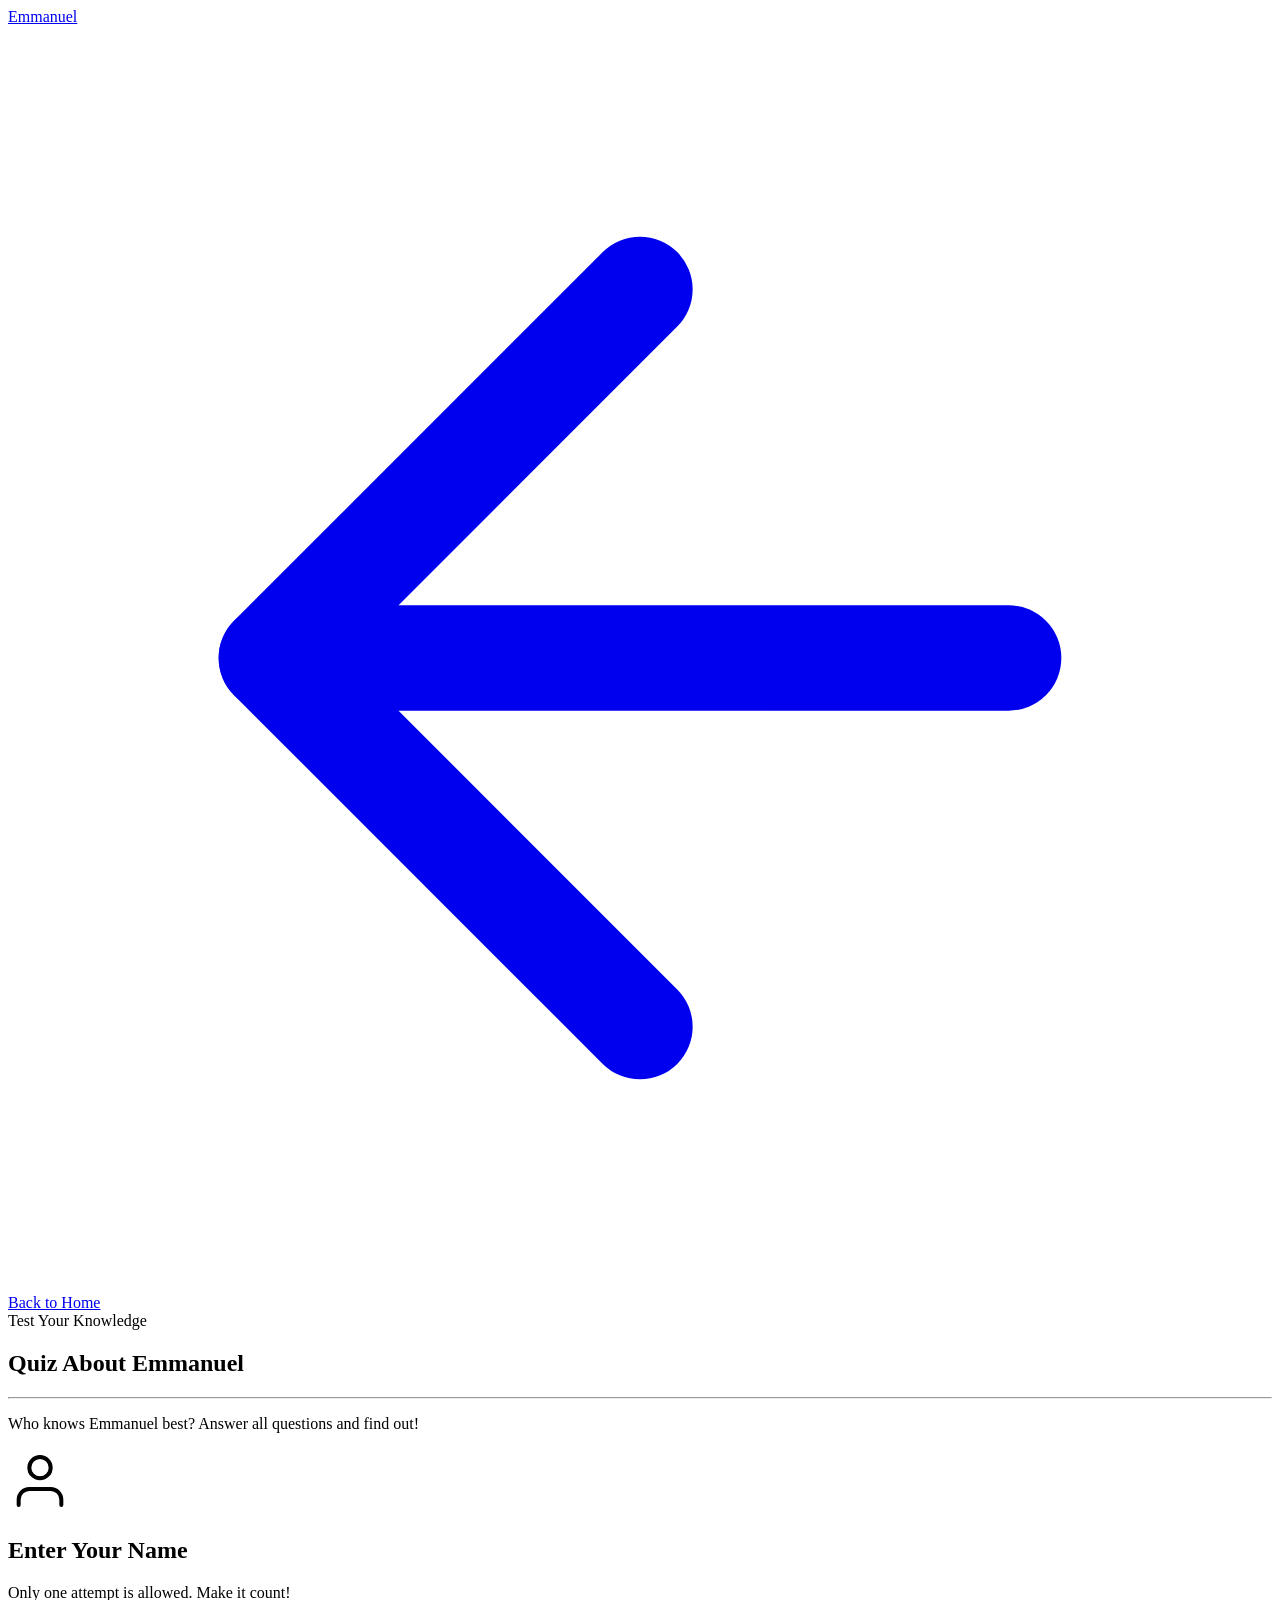
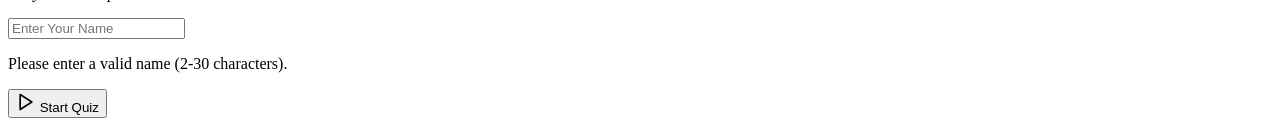
==== pages/quiz.html @ 33661c82 "Add files via upload" ====
<!DOCTYPE html>
<html lang="en">
<head>
  <meta charset="UTF-8">
  <meta name="viewport" content="width=device-width, initial-scale=1.0">
  <title>Quiz About Emmanuel | Celebration</title>
  <link rel="preconnect" href="https://fonts.googleapis.com">
  <link rel="preconnect" href="https://fonts.gstatic.com" crossorigin>
  <link href="https://fonts.googleapis.com/css2?family=Montserrat:wght@300;400;500;600;700&family=Playfair+Display:ital,wght@0,400;0,600;0,700;1,400&display=swap" rel="stylesheet">
  <link rel="stylesheet" href="../css/style.css">
  <link rel="stylesheet" href="../css/animations.css">
  <link rel="stylesheet" href="../css/games.css">
</head>
<body>
  <div class="bg-mesh">
    <div class="orb orb-1"></div>
    <div class="orb orb-2"></div>
    <div class="orb orb-3"></div>
  </div>

  <nav class="top-nav">
    <a href="../index.html" class="logo">Emmanuel</a>
    <a href="../index.html" class="back-btn" data-navigate>
      <svg viewBox="0 0 24 24" fill="none" stroke="currentColor" stroke-width="2" stroke-linecap="round" stroke-linejoin="round"><line x1="19" y1="12" x2="5" y2="12"></line><polyline points="12 19 5 12 12 5"></polyline></svg>
      Back to Home
    </a>
  </nav>

  <section class="game-section">
    <div class="container">
      <div class="game-header text-center animate-fade-in-up">
        <div class="label">Test Your Knowledge</div>
        <h2>Quiz About Emmanuel</h2>
        <hr class="divider">
        <p>Who knows Emmanuel best? Answer all questions and find out!</p>
      </div>

      <!-- Name Entry Screen -->
      <div class="name-entry-screen" id="nameEntryScreen">
        <div class="name-entry-card glass-card animate-scale-in">
          <div class="result-icon">
            <svg width="64" height="64" viewBox="0 0 24 24" fill="none" stroke="currentColor" stroke-width="1.5" stroke-linecap="round" stroke-linejoin="round"><path d="M20 21v-2a4 4 0 0 0-4-4H8a4 4 0 0 0-4 4v2"></path><circle cx="12" cy="7" r="4"></circle></svg>
          </div>
          <h2 class="result-title">Enter Your Name</h2>
          <p class="result-message">Only one attempt is allowed. Make it count!</p>
          <div class="form-group name-input-group">
            <input type="text" class="form-input" id="playerNameInput" placeholder="Enter Your Name" maxlength="30" autocomplete="off">
            <p class="input-error" id="nameError">Please enter a valid name (2-30 characters).</p>
          </div>
          <button class="btn btn-primary btn-lg" id="startQuizBtn">
            <svg width="20" height="20" viewBox="0 0 24 24" fill="none" stroke="currentColor" stroke-width="2" stroke-linecap="round" stroke-linejoin="round"><polygon points="5 3 19 12 5 21 5 3"></polygon></svg>
            Start Quiz
          </button>
        </div>
      </div>

      <!-- Already Played Screen -->
      <div class="already-played-screen" id="alreadyPlayedScreen" style="display:none;">
        <div class="result-card glass-card animate-scale-in">
          <div class="result-icon">
            <svg width="64" height="64" viewBox="0 0 24 24" fill="none" stroke="currentColor" stroke-width="1.5" stroke-linecap="round" stroke-linejoin="round"><circle cx="12" cy="8" r="7"></circle><polyline points="8.21 13.89 7 23 12 20 17 23 15.79 13.88"></polyline></svg>
          </div>
          <h2 class="result-title">Quiz Completed</h2>
          <div class="result-score" id="playedScore">0 / 10</div>
          <p class="result-message" id="playedMessage">You have already taken the quiz.</p>
          <div class="result-rank" id="playedRankBadge">Rank</div>
          <div class="personal-rank-display" id="playedPersonalRank">Your Rank: #1</div>
        </div>

        <!-- Leaderboard for Already Played -->
        <div class="leaderboard-section glass-card animate-fade-in-up delay-2" id="playedLeaderboard">
          <h3 class="leaderboard-title">Top 10 Leaderboard</h3>
          <div class="leaderboard-list" id="playedLeaderboardList"></div>
          <div class="personal-rank-outside" id="playedPersonalRankOutside"></div>
        </div>

        <!-- Answer Review for Already Played -->
        <div class="quiz-review glass-card animate-fade-in-up delay-3" id="playedReview">
          <h3 class="review-title">Your Answers</h3>
          <div class="review-list" id="playedReviewList"></div>
        </div>
      </div>

      <!-- Quiz Container -->
      <div class="quiz-container" id="quizContainer" style="display:none;">
        <!-- Progress Bar -->
        <div class="quiz-progress">
          <div class="progress-bar">
            <div class="progress-fill" id="progressFill"></div>
          </div>
          <span class="progress-text" id="progressText">Question 1 of 10</span>
        </div>

        <!-- Question Card -->
        <div class="question-card glass-card" id="questionCard">
          <h3 class="question-text" id="questionText">Loading question...</h3>
          <div class="answers-grid" id="answersGrid"></div>
        </div>
      </div>

      <!-- Result Screen -->
      <div class="result-screen" id="resultScreen" style="display:none;">
        <div class="result-card glass-card animate-scale-in">
          <div class="result-icon">
            <svg width="64" height="64" viewBox="0 0 24 24" fill="none" stroke="currentColor" stroke-width="1.5" stroke-linecap="round" stroke-linejoin="round"><circle cx="12" cy="8" r="7"></circle><polyline points="8.21 13.89 7 23 12 20 17 23 15.79 13.88"></polyline></svg>
          </div>
          <h2 class="result-title">Quiz Complete!</h2>
          <div class="result-score" id="resultScore">0 / 10</div>
          <p class="result-message" id="resultMessage">Message here</p>
          <div class="result-rank" id="resultRank">Rank</div>
          <div class="personal-rank-display" id="personalRankDisplay">Your Rank: #1</div>
        </div>

        <!-- Answer Review -->
        <div class="quiz-review glass-card animate-fade-in-up delay-2" id="quizReview">
          <h3 class="review-title">Correct Answers Review</h3>
          <div class="review-list" id="reviewList"></div>
        </div>

        <!-- Leaderboard -->
        <div class="leaderboard-section glass-card animate-fade-in-up delay-3" id="leaderboardSection">
          <h3 class="leaderboard-title">Top 10 Leaderboard</h3>
          <div class="leaderboard-list" id="leaderboardList"></div>
          <div class="personal-rank-outside" id="personalRankOutside"></div>
        </div>
      </div>
    </div>
  </section>

  <div class="page-transition" id="pageTransition"></div>

  <script src="../js/main.js"></script>
  <script src="../js/quiz.js"></script>
</body>
</html>
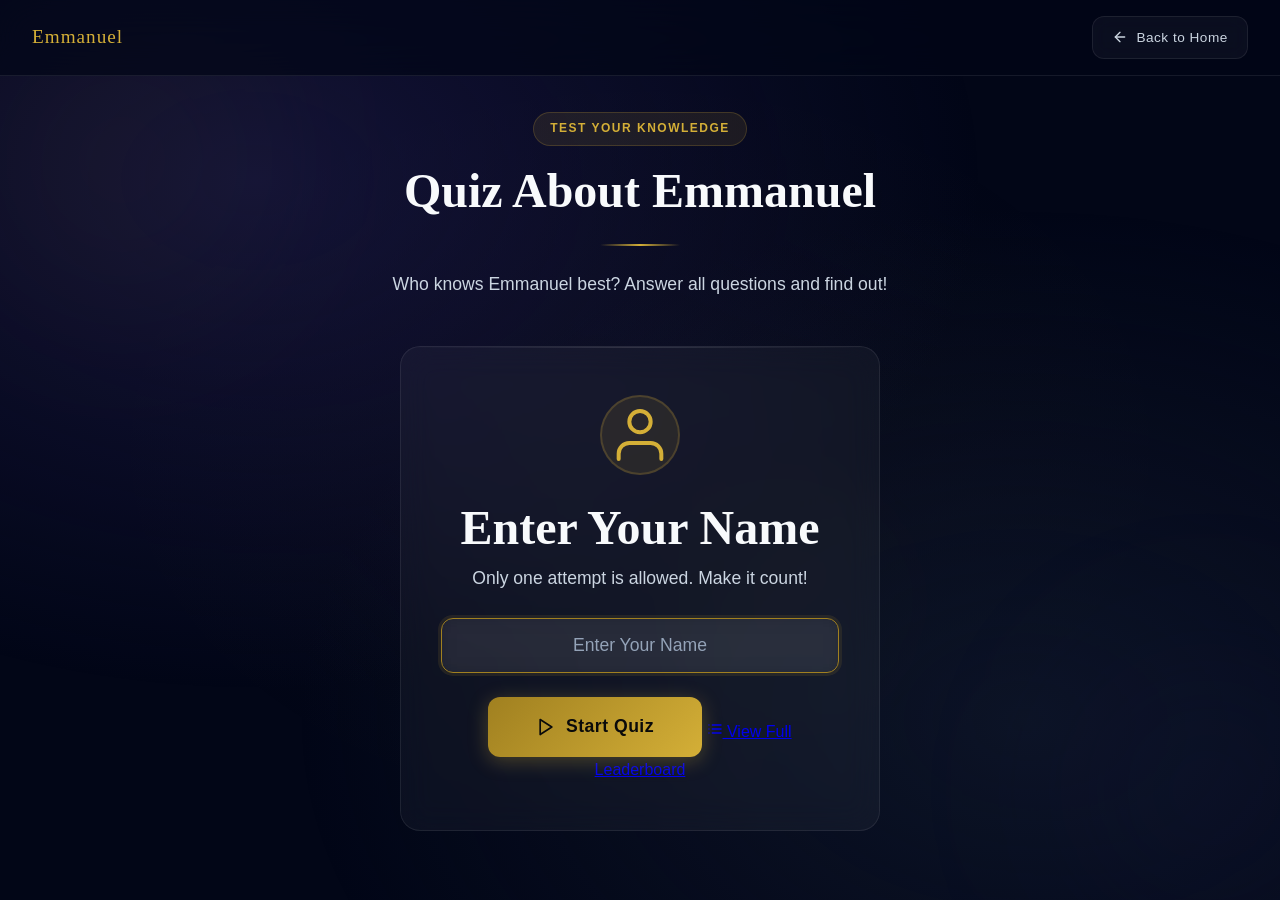
==== commit d9e7fa19: "Add files via upload" ====
--- a/pages/quiz.html
+++ b/pages/quiz.html
@@ -51,6 +51,10 @@
             <svg width="20" height="20" viewBox="0 0 24 24" fill="none" stroke="currentColor" stroke-width="2" stroke-linecap="round" stroke-linejoin="round"><polygon points="5 3 19 12 5 21 5 3"></polygon></svg>
             Start Quiz
           </button>
+          <a href="leaderboard.html" class="view-leaderboard-link" data-navigate>
+            <svg width="16" height="16" viewBox="0 0 24 24" fill="none" stroke="currentColor" stroke-width="2" stroke-linecap="round" stroke-linejoin="round"><line x1="8" y1="6" x2="21" y2="6"></line><line x1="8" y1="12" x2="21" y2="12"></line><line x1="8" y1="18" x2="21" y2="18"></line><line x1="3" y1="6" x2="3.01" y2="6"></line><line x1="3" y1="12" x2="3.01" y2="12"></line><line x1="3" y1="18" x2="3.01" y2="18"></line></svg>
+            View Full Leaderboard
+          </a>
         </div>
       </div>
 
@@ -65,6 +69,10 @@
           <p class="result-message" id="playedMessage">You have already taken the quiz.</p>
           <div class="result-rank" id="playedRankBadge">Rank</div>
           <div class="personal-rank-display" id="playedPersonalRank">Your Rank: #1</div>
+          <a href="leaderboard.html" class="view-leaderboard-link" data-navigate>
+            <svg width="16" height="16" viewBox="0 0 24 24" fill="none" stroke="currentColor" stroke-width="2" stroke-linecap="round" stroke-linejoin="round"><line x1="8" y1="6" x2="21" y2="6"></line><line x1="8" y1="12" x2="21" y2="12"></line><line x1="8" y1="18" x2="21" y2="18"></line><line x1="3" y1="6" x2="3.01" y2="6"></line><line x1="3" y1="12" x2="3.01" y2="12"></line><line x1="3" y1="18" x2="3.01" y2="18"></line></svg>
+            View Full Leaderboard
+          </a>
         </div>
 
         <!-- Leaderboard for Already Played -->
@@ -109,6 +117,10 @@
           <p class="result-message" id="resultMessage">Message here</p>
           <div class="result-rank" id="resultRank">Rank</div>
           <div class="personal-rank-display" id="personalRankDisplay">Your Rank: #1</div>
+          <a href="leaderboard.html" class="view-leaderboard-link" data-navigate>
+            <svg width="16" height="16" viewBox="0 0 24 24" fill="none" stroke="currentColor" stroke-width="2" stroke-linecap="round" stroke-linejoin="round"><line x1="8" y1="6" x2="21" y2="6"></line><line x1="8" y1="12" x2="21" y2="12"></line><line x1="8" y1="18" x2="21" y2="18"></line><line x1="3" y1="6" x2="3.01" y2="6"></line><line x1="3" y1="12" x2="3.01" y2="12"></line><line x1="3" y1="18" x2="3.01" y2="18"></line></svg>
+            View Full Leaderboard
+          </a>
         </div>
 
         <!-- Answer Review -->
--- a/css/style.css
+++ b/css/style.css
@@ -0,0 +1,404 @@
+/* ============================================
+   EMMANUEL'S FIRST HOLY COMMUNION
+   Premium Event Website - Global Styles
+   ============================================ */
+
+/* ---- CSS Variables ---- */
+:root {
+  --bg-deep: #020617;
+  --bg-mid: #0f172a;
+  --bg-light: #1e1b4b;
+  --gold: #d4af37;
+  --gold-light: #f0d878;
+  --gold-dark: #a08020;
+  --text-primary: #f8fafc;
+  --text-secondary: #cbd5e1;
+  --text-muted: #94a3b8;
+  --glass-bg: rgba(255, 255, 255, 0.04);
+  --glass-border: rgba(255, 255, 255, 0.08);
+  --glass-highlight: rgba(255, 255, 255, 0.12);
+  --shadow-sm: 0 2px 8px rgba(0, 0, 0, 0.3);
+  --shadow-md: 0 8px 32px rgba(0, 0, 0, 0.4);
+  --shadow-lg: 0 16px 64px rgba(0, 0, 0, 0.5);
+  --radius-sm: 12px;
+  --radius-md: 20px;
+  --radius-lg: 28px;
+  --transition-fast: 0.2s ease;
+  --transition-base: 0.4s cubic-bezier(0.4, 0, 0.2, 1);
+  --transition-slow: 0.6s cubic-bezier(0.4, 0, 0.2, 1);
+}
+
+/* ---- Reset & Base ---- */
+*, *::before, *::after {
+  margin: 0;
+  padding: 0;
+  box-sizing: border-box;
+}
+
+html {
+  scroll-behavior: smooth;
+  font-size: 16px;
+}
+
+body {
+  font-family: 'Montserrat', sans-serif;
+  background: var(--bg-deep);
+  color: var(--text-primary);
+  min-height: 100vh;
+  overflow-x: hidden;
+  line-height: 1.6;
+  -webkit-font-smoothing: antialiased;
+}
+
+/* ---- Animated Background ---- */
+body::before {
+  content: '';
+  position: fixed;
+  top: 0;
+  left: 0;
+  width: 100%;
+  height: 100%;
+  background:
+    radial-gradient(ellipse at 20% 20%, rgba(30, 27, 75, 0.6) 0%, transparent 50%),
+    radial-gradient(ellipse at 80% 80%, rgba(15, 23, 42, 0.8) 0%, transparent 50%),
+    radial-gradient(ellipse at 50% 50%, rgba(212, 175, 55, 0.03) 0%, transparent 60%);
+  z-index: -2;
+  pointer-events: none;
+}
+
+.bg-mesh {
+  position: fixed;
+  top: 0;
+  left: 0;
+  width: 100%;
+  height: 100%;
+  z-index: -1;
+  pointer-events: none;
+  overflow: hidden;
+}
+
+.bg-mesh .orb {
+  position: absolute;
+  border-radius: 50%;
+  filter: blur(80px);
+  opacity: 0.4;
+  animation: orbFloat 20s ease-in-out infinite;
+}
+
+.bg-mesh .orb-1 {
+  width: 500px;
+  height: 500px;
+  background: radial-gradient(circle, rgba(212, 175, 55, 0.15), transparent 70%);
+  top: -10%;
+  left: -10%;
+  animation-delay: 0s;
+}
+
+.bg-mesh .orb-2 {
+  width: 400px;
+  height: 400px;
+  background: radial-gradient(circle, rgba(30, 27, 75, 0.5), transparent 70%);
+  bottom: -10%;
+  right: -10%;
+  animation-delay: -7s;
+}
+
+.bg-mesh .orb-3 {
+  width: 300px;
+  height: 300px;
+  background: radial-gradient(circle, rgba(212, 175, 55, 0.08), transparent 70%);
+  top: 50%;
+  left: 50%;
+  animation-delay: -14s;
+}
+
+/* ---- Typography ---- */
+h1, h2, h3, h4 {
+  font-family: 'Playfair Display', serif;
+  font-weight: 600;
+  line-height: 1.2;
+}
+
+h1 {
+  font-size: clamp(2.5rem, 6vw, 4.5rem);
+}
+
+h2 {
+  font-size: clamp(1.8rem, 4vw, 3rem);
+}
+
+h3 {
+  font-size: clamp(1.3rem, 3vw, 2rem);
+}
+
+p {
+  font-size: clamp(0.95rem, 1.5vw, 1.1rem);
+  color: var(--text-secondary);
+}
+
+/* ---- Navigation ---- */
+.top-nav {
+  position: fixed;
+  top: 0;
+  left: 0;
+  width: 100%;
+  padding: 1rem 2rem;
+  display: flex;
+  justify-content: space-between;
+  align-items: center;
+  z-index: 100;
+  background: rgba(2, 6, 23, 0.7);
+  backdrop-filter: blur(20px);
+  border-bottom: 1px solid var(--glass-border);
+  transition: var(--transition-base);
+}
+
+.top-nav .logo {
+  font-family: 'Playfair Display', serif;
+  font-size: 1.2rem;
+  color: var(--gold);
+  text-decoration: none;
+  letter-spacing: 1px;
+  transition: var(--transition-fast);
+}
+
+.top-nav .logo:hover {
+  color: var(--gold-light);
+}
+
+.top-nav .back-btn {
+  display: inline-flex;
+  align-items: center;
+  gap: 0.5rem;
+  padding: 0.6rem 1.2rem;
+  border-radius: var(--radius-sm);
+  border: 1px solid var(--glass-border);
+  background: var(--glass-bg);
+  color: var(--text-secondary);
+  text-decoration: none;
+  font-size: 0.85rem;
+  font-weight: 500;
+  letter-spacing: 0.5px;
+  transition: var(--transition-base);
+  backdrop-filter: blur(10px);
+}
+
+.top-nav .back-btn:hover {
+  background: var(--glass-highlight);
+  border-color: var(--gold-dark);
+  color: var(--text-primary);
+  transform: translateX(-3px);
+}
+
+.top-nav .back-btn svg {
+  width: 16px;
+  height: 16px;
+  transition: var(--transition-fast);
+}
+
+.top-nav .back-btn:hover svg {
+  transform: translateX(-3px);
+}
+
+/* ---- Layout ---- */
+.container {
+  max-width: 1200px;
+  margin: 0 auto;
+  padding: 0 1.5rem;
+}
+
+.section {
+  min-height: 100vh;
+  display: flex;
+  flex-direction: column;
+  justify-content: center;
+  align-items: center;
+  padding: 6rem 1.5rem 4rem;
+  position: relative;
+}
+
+/* ---- Glass Card ---- */
+.glass-card {
+  background: var(--glass-bg);
+  backdrop-filter: blur(16px);
+  -webkit-backdrop-filter: blur(16px);
+  border: 1px solid var(--glass-border);
+  border-radius: var(--radius-md);
+  padding: 2rem;
+  transition: var(--transition-base);
+  position: relative;
+  overflow: hidden;
+}
+
+.glass-card::before {
+  content: '';
+  position: absolute;
+  top: 0;
+  left: 0;
+  right: 0;
+  height: 1px;
+  background: linear-gradient(90deg, transparent, var(--glass-highlight), transparent);
+}
+
+.glass-card:hover {
+  background: rgba(255, 255, 255, 0.07);
+  border-color: var(--glass-highlight);
+  transform: translateY(-8px);
+  box-shadow: var(--shadow-lg);
+}
+
+/* ---- Buttons ---- */
+.btn {
+  display: inline-flex;
+  align-items: center;
+  justify-content: center;
+  gap: 0.6rem;
+  padding: 1rem 2.5rem;
+  border-radius: var(--radius-sm);
+  font-family: 'Montserrat', sans-serif;
+  font-size: 0.95rem;
+  font-weight: 600;
+  letter-spacing: 0.5px;
+  text-decoration: none;
+  cursor: pointer;
+  border: none;
+  outline: none;
+  transition: var(--transition-base);
+  position: relative;
+  overflow: hidden;
+}
+
+.btn-primary {
+  background: linear-gradient(135deg, var(--gold-dark), var(--gold));
+  color: #0a0a0a;
+  box-shadow: 0 4px 20px rgba(212, 175, 55, 0.3);
+}
+
+.btn-primary:hover {
+  transform: translateY(-3px);
+  box-shadow: 0 8px 30px rgba(212, 175, 55, 0.4);
+  filter: brightness(1.1);
+}
+
+.btn-primary:active {
+  transform: translateY(-1px);
+}
+
+.btn-secondary {
+  background: var(--glass-bg);
+  color: var(--text-primary);
+  border: 1px solid var(--glass-border);
+  backdrop-filter: blur(10px);
+}
+
+.btn-secondary:hover {
+  background: var(--glass-highlight);
+  border-color: var(--gold-dark);
+}
+
+.btn-lg {
+  padding: 1.2rem 3rem;
+  font-size: 1.1rem;
+}
+
+/* ---- Premium Divider ---- */
+.divider {
+  width: 80px;
+  height: 2px;
+  background: linear-gradient(90deg, transparent, var(--gold), transparent);
+  margin: 1.5rem auto;
+  border: none;
+}
+
+.divider-wide {
+  width: 120px;
+}
+
+/* ---- Labels / Badges ---- */
+.label {
+  display: inline-block;
+  padding: 0.4rem 1rem;
+  border-radius: 100px;
+  font-size: 0.75rem;
+  font-weight: 600;
+  letter-spacing: 1.5px;
+  text-transform: uppercase;
+  background: rgba(212, 175, 55, 0.1);
+  color: var(--gold);
+  border: 1px solid rgba(212, 175, 55, 0.2);
+}
+
+/* ---- Page Transition Overlay ---- */
+.page-transition {
+  position: fixed;
+  top: 0;
+  left: 0;
+  width: 100%;
+  height: 100%;
+  background: var(--bg-deep);
+  z-index: 9999;
+  pointer-events: none;
+  opacity: 0;
+  transition: opacity 0.5s ease;
+}
+
+.page-transition.active {
+  opacity: 1;
+  pointer-events: all;
+}
+
+/* ---- Scrollbar ---- */
+::-webkit-scrollbar {
+  width: 8px;
+}
+
+::-webkit-scrollbar-track {
+  background: var(--bg-deep);
+}
+
+::-webkit-scrollbar-thumb {
+  background: var(--gold-dark);
+  border-radius: 4px;
+}
+
+::-webkit-scrollbar-thumb:hover {
+  background: var(--gold);
+}
+
+/* ---- Selection ---- */
+::selection {
+  background: rgba(212, 175, 55, 0.3);
+  color: var(--text-primary);
+}
+
+/* ---- Utility ---- */
+.text-center { text-align: center; }
+.text-gold { color: var(--gold); }
+.mt-1 { margin-top: 0.5rem; }
+.mt-2 { margin-top: 1rem; }
+.mt-3 { margin-top: 1.5rem; }
+.mt-4 { margin-top: 2rem; }
+.mb-1 { margin-bottom: 0.5rem; }
+.mb-2 { margin-bottom: 1rem; }
+.mb-3 { margin-bottom: 1.5rem; }
+.mb-4 { margin-bottom: 2rem; }
+
+/* ---- Responsive ---- */
+@media (max-width: 768px) {
+  .top-nav {
+    padding: 0.8rem 1rem;
+  }
+
+  .top-nav .logo {
+    font-size: 1rem;
+  }
+
+  .section {
+    padding: 5rem 1rem 3rem;
+  }
+
+  .glass-card {
+    padding: 1.5rem;
+  }
+}
+
--- a/css/animations.css
+++ b/css/animations.css
@@ -0,0 +1,198 @@
+/* ============================================
+   ANIMATIONS
+   ============================================ */
+
+@keyframes orbFloat {
+  0%, 100% {
+    transform: translate(0, 0) scale(1);
+  }
+  25% {
+    transform: translate(30px, -30px) scale(1.05);
+  }
+  50% {
+    transform: translate(-20px, 20px) scale(0.95);
+  }
+  75% {
+    transform: translate(20px, 10px) scale(1.02);
+  }
+}
+
+@keyframes fadeInUp {
+  from {
+    opacity: 0;
+    transform: translateY(40px);
+  }
+  to {
+    opacity: 1;
+    transform: translateY(0);
+  }
+}
+
+@keyframes fadeIn {
+  from { opacity: 0; }
+  to { opacity: 1; }
+}
+
+@keyframes scaleIn {
+  from {
+    opacity: 0;
+    transform: scale(0.9);
+  }
+  to {
+    opacity: 1;
+    transform: scale(1);
+  }
+}
+
+@keyframes slideInLeft {
+  from {
+    opacity: 0;
+    transform: translateX(-40px);
+  }
+  to {
+    opacity: 1;
+    transform: translateX(0);
+  }
+}
+
+@keyframes slideInRight {
+  from {
+    opacity: 0;
+    transform: translateX(40px);
+  }
+  to {
+    opacity: 1;
+    transform: translateX(0);
+  }
+}
+
+@keyframes shimmer {
+  0% {
+    background-position: -200% center;
+  }
+  100% {
+    background-position: 200% center;
+  }
+}
+
+@keyframes pulse-gold {
+  0%, 100% {
+    box-shadow: 0 0 0 0 rgba(212, 175, 55, 0.4);
+  }
+  50% {
+    box-shadow: 0 0 20px 10px rgba(212, 175, 55, 0);
+  }
+}
+
+@keyframes float {
+  0%, 100% {
+    transform: translateY(0);
+  }
+  50% {
+    transform: translateY(-10px);
+  }
+}
+
+@keyframes spin {
+  from { transform: rotate(0deg); }
+  to { transform: rotate(360deg); }
+}
+
+@keyframes popIn {
+  0% {
+    opacity: 0;
+    transform: scale(0.5);
+  }
+  70% {
+    transform: scale(1.05);
+  }
+  100% {
+    opacity: 1;
+    transform: scale(1);
+  }
+}
+
+@keyframes confettiFall {
+  0% {
+    opacity: 1;
+    transform: translateY(-10vh) rotate(0deg);
+  }
+  100% {
+    opacity: 0;
+    transform: translateY(100vh) rotate(720deg);
+  }
+}
+
+/* ---- Animation Utilities ---- */
+.animate-fade-in {
+  animation: fadeIn 0.8s ease forwards;
+}
+
+.animate-fade-in-up {
+  opacity: 0;
+  animation: fadeInUp 0.8s ease forwards;
+}
+
+.animate-scale-in {
+  opacity: 0;
+  animation: scaleIn 0.6s ease forwards;
+}
+
+.animate-slide-left {
+  opacity: 0;
+  animation: slideInLeft 0.7s ease forwards;
+}
+
+.animate-slide-right {
+  opacity: 0;
+  animation: slideInRight 0.7s ease forwards;
+}
+
+.animate-pop {
+  animation: popIn 0.5s ease forwards;
+}
+
+/* ---- Stagger Delays ---- */
+.delay-1 { animation-delay: 0.1s; }
+.delay-2 { animation-delay: 0.2s; }
+.delay-3 { animation-delay: 0.3s; }
+.delay-4 { animation-delay: 0.4s; }
+.delay-5 { animation-delay: 0.5s; }
+.delay-6 { animation-delay: 0.6s; }
+.delay-7 { animation-delay: 0.7s; }
+.delay-8 { animation-delay: 0.8s; }
+
+/* ---- Scroll Reveal Base ---- */
+.reveal {
+  opacity: 0;
+  transform: translateY(30px);
+  transition: opacity 0.8s ease, transform 0.8s ease;
+}
+
+.reveal.visible {
+  opacity: 1;
+  transform: translateY(0);
+}
+
+/* ---- Shimmer Effect ---- */
+.shimmer {
+  background: linear-gradient(
+    90deg,
+    rgba(255,255,255,0) 0%,
+    rgba(255,255,255,0.05) 50%,
+    rgba(255,255,255,0) 100%
+  );
+  background-size: 200% 100%;
+  animation: shimmer 3s infinite;
+}
+
+/* ---- Pulse Animation ---- */
+.pulse-gold {
+  animation: pulse-gold 2s infinite;
+}
+
+/* ---- Float Animation ---- */
+.float {
+  animation: float 4s ease-in-out infinite;
+}
+
--- a/css/games.css
+++ b/css/games.css
@@ -0,0 +1,1078 @@
+/* ============================================
+   SHARED GAME STYLES
+   ============================================ */
+
+/* ---- Game Section Layout ---- */
+.game-section {
+  min-height: 100vh;
+  padding: 7rem 1.5rem 4rem;
+  display: flex;
+  flex-direction: column;
+  align-items: center;
+}
+
+.game-header {
+  margin: 0 auto 3rem;
+  max-width: 600px;
+}
+
+.game-header h2 {
+  margin-top: 1rem;
+}
+
+.game-header p {
+  margin-top: 0.75rem;
+}
+
+/* ---- Modal Overlay ---- */
+.modal-overlay {
+  position: fixed;
+  top: 0;
+  left: 0;
+  width: 100%;
+  height: 100%;
+  background: rgba(2, 6, 23, 0.85);
+  backdrop-filter: blur(10px);
+  display: flex;
+  align-items: center;
+  justify-content: center;
+  z-index: 200;
+  opacity: 0;
+  pointer-events: none;
+  transition: opacity 0.4s ease;
+  padding: 1.5rem;
+}
+
+.modal-overlay.active {
+  opacity: 1;
+  pointer-events: all;
+}
+
+.modal-content {
+  max-width: 480px;
+  width: 100%;
+  text-align: center;
+  padding: 3rem;
+  transform: scale(0.9);
+  transition: transform 0.4s cubic-bezier(0.4, 0, 0.2, 1);
+}
+
+.modal-overlay.active .modal-content {
+  transform: scale(1);
+}
+
+.modal-category {
+  font-size: 0.8rem;
+  font-weight: 700;
+  letter-spacing: 2px;
+  text-transform: uppercase;
+  margin-bottom: 1rem;
+}
+
+.modal-title {
+  font-size: 1.5rem;
+  margin-bottom: 1rem;
+  line-height: 1.4;
+}
+
+.modal-desc {
+  color: var(--text-secondary);
+  margin-bottom: 2rem;
+  line-height: 1.7;
+}
+
+/* ============================================
+   SPIN THE WHEEL
+   ============================================ */
+
+.wheel-container {
+  display: flex;
+  flex-direction: column;
+  align-items: center;
+  gap: 2.5rem;
+  width: 100%;
+  max-width: 600px;
+}
+
+.wheel-wrapper {
+  position: relative;
+  display: flex;
+  justify-content: center;
+  align-items: center;
+}
+
+#wheelCanvas {
+  max-width: 100%;
+  height: auto;
+  filter: drop-shadow(0 10px 40px rgba(0, 0, 0, 0.5));
+}
+
+.wheel-pointer {
+  position: absolute;
+  top: -14px;
+  left: 50%;
+  transform: translateX(-50%);
+  z-index: 10;
+  filter: drop-shadow(0 4px 12px rgba(0, 0, 0, 0.5));
+}
+
+.spin-btn {
+  min-width: 220px;
+}
+
+.spin-btn:disabled {
+  cursor: not-allowed;
+}
+
+/* ============================================
+   QUIZ GAME
+   ============================================ */
+
+.quiz-container {
+  max-width: 700px;
+  width: 100%;
+  margin: 0 auto;
+}
+
+.quiz-progress {
+  margin-bottom: 2rem;
+}
+
+.progress-bar {
+  width: 100%;
+  height: 6px;
+  background: var(--glass-bg);
+  border-radius: 100px;
+  overflow: hidden;
+  margin-bottom: 0.75rem;
+  border: 1px solid var(--glass-border);
+}
+
+.progress-fill {
+  height: 100%;
+  background: linear-gradient(90deg, var(--gold-dark), var(--gold));
+  border-radius: 100px;
+  transition: width 0.5s cubic-bezier(0.4, 0, 0.2, 1);
+  width: 0%;
+}
+
+.progress-text {
+  font-size: 0.85rem;
+  color: var(--text-muted);
+  letter-spacing: 0.5px;
+}
+
+.question-card {
+  padding: 2.5rem;
+  transition: opacity 0.3s ease, transform 0.3s ease;
+}
+
+.question-text {
+  font-size: 1.4rem;
+  margin-bottom: 2rem;
+  text-align: center;
+  line-height: 1.5;
+}
+
+.answers-grid {
+  display: grid;
+  grid-template-columns: 1fr;
+  gap: 1rem;
+}
+
+.answer-btn {
+  display: flex;
+  align-items: center;
+  gap: 1rem;
+  padding: 1.2rem 1.5rem;
+  background: var(--glass-bg);
+  border: 1px solid var(--glass-border);
+  border-radius: var(--radius-sm);
+  color: var(--text-primary);
+  font-family: 'Montserrat', sans-serif;
+  font-size: 1rem;
+  cursor: pointer;
+  transition: all 0.3s ease;
+  text-align: left;
+  backdrop-filter: blur(10px);
+}
+
+.answer-btn:hover:not(:disabled) {
+  background: var(--glass-highlight);
+  border-color: var(--gold-dark);
+  transform: translateX(5px);
+}
+
+.answer-btn:disabled {
+  cursor: default;
+}
+
+.answer-letter {
+  width: 36px;
+  height: 36px;
+  display: flex;
+  align-items: center;
+  justify-content: center;
+  border-radius: 50%;
+  background: rgba(212, 175, 55, 0.1);
+  border: 1px solid rgba(212, 175, 55, 0.2);
+  color: var(--gold);
+  font-weight: 700;
+  font-size: 0.9rem;
+  flex-shrink: 0;
+}
+
+.answer-btn.correct {
+  background: rgba(34, 197, 94, 0.1);
+  border-color: rgba(34, 197, 94, 0.4);
+}
+
+.answer-btn.correct .answer-letter {
+  background: rgba(34, 197, 94, 0.2);
+  border-color: rgba(34, 197, 94, 0.4);
+  color: #4ade80;
+}
+
+.answer-btn.wrong {
+  background: rgba(239, 68, 68, 0.1);
+  border-color: rgba(239, 68, 68, 0.4);
+}
+
+.answer-btn.wrong .answer-letter {
+  background: rgba(239, 68, 68, 0.2);
+  border-color: rgba(239, 68, 68, 0.4);
+  color: #f87171;
+}
+
+/* Result Screen */
+.result-screen {
+  max-width: 600px;
+  margin: 0 auto;
+  width: 100%;
+}
+
+.result-card {
+  text-align: center;
+  padding: 3rem;
+}
+
+.result-icon {
+  width: 80px;
+  height: 80px;
+  margin: 0 auto 1.5rem;
+  display: flex;
+  align-items: center;
+  justify-content: center;
+  border-radius: 50%;
+  background: rgba(212, 175, 55, 0.1);
+  border: 2px solid rgba(212, 175, 55, 0.2);
+  color: var(--gold);
+}
+
+.result-title {
+  margin-bottom: 0.5rem;
+}
+
+.result-score {
+  font-family: 'Playfair Display', serif;
+  font-size: 3rem;
+  color: var(--gold);
+  margin: 1rem 0;
+}
+
+.result-message {
+  font-size: 1.1rem;
+  line-height: 1.7;
+  margin-bottom: 1rem;
+  max-width: 450px;
+  margin-left: auto;
+  margin-right: auto;
+}
+
+.result-rank {
+  display: inline-block;
+  padding: 0.5rem 1.5rem;
+  background: rgba(212, 175, 55, 0.1);
+  border: 1px solid rgba(212, 175, 55, 0.2);
+  border-radius: 100px;
+  color: var(--gold);
+  font-size: 0.9rem;
+  font-weight: 600;
+  letter-spacing: 1px;
+  margin-bottom: 2rem;
+}
+
+/* ============================================
+   MEMORY WALL
+   ============================================ */
+
+.memory-wall-container {
+  max-width: 1000px;
+  width: 100%;
+  margin: 0 auto;
+}
+
+.memory-form-wrapper {
+  max-width: 600px;
+  margin: 0 auto 3rem;
+}
+
+.memory-form {
+  display: flex;
+  flex-direction: column;
+  gap: 1.25rem;
+}
+
+.form-group {
+  display: flex;
+  flex-direction: column;
+  gap: 0.5rem;
+}
+
+.form-group label {
+  font-size: 0.9rem;
+  font-weight: 500;
+  color: var(--text-secondary);
+  letter-spacing: 0.5px;
+}
+
+.form-input {
+  padding: 1rem 1.25rem;
+  background: var(--glass-bg);
+  border: 1px solid var(--glass-border);
+  border-radius: var(--radius-sm);
+  color: var(--text-primary);
+  font-family: 'Montserrat', sans-serif;
+  font-size: 1rem;
+  outline: none;
+  transition: all 0.3s ease;
+  backdrop-filter: blur(10px);
+}
+
+.form-input:focus {
+  border-color: var(--gold-dark);
+  background: rgba(255, 255, 255, 0.06);
+  box-shadow: 0 0 0 3px rgba(212, 175, 55, 0.1);
+}
+
+.form-input::placeholder {
+  color: var(--text-muted);
+}
+
+textarea.form-input {
+  min-height: 120px;
+  resize: vertical;
+  line-height: 1.6;
+}
+
+.memory-wall-grid {
+  display: grid;
+  grid-template-columns: repeat(auto-fill, minmax(300px, 1fr));
+  gap: 1.5rem;
+}
+
+.memory-card {
+  background: var(--glass-bg);
+  backdrop-filter: blur(16px);
+  border: 1px solid var(--glass-border);
+  border-radius: var(--radius-md);
+  padding: 1.75rem;
+  position: relative;
+  overflow: hidden;
+  transition: all 0.4s cubic-bezier(0.4, 0, 0.2, 1);
+  animation: popIn 0.5s ease forwards;
+}
+
+.memory-card::before {
+  content: '';
+  position: absolute;
+  top: 0;
+  left: 0;
+  right: 0;
+  height: 3px;
+  background: linear-gradient(90deg, var(--gold-dark), var(--gold), var(--gold-dark));
+  opacity: 0.5;
+}
+
+.memory-card:hover {
+  transform: translateY(-5px);
+  border-color: var(--glass-highlight);
+  box-shadow: var(--shadow-md);
+}
+
+.memory-card-header {
+  display: flex;
+  align-items: center;
+  gap: 0.75rem;
+  margin-bottom: 1rem;
+}
+
+.memory-avatar {
+  width: 40px;
+  height: 40px;
+  border-radius: 50%;
+  background: linear-gradient(135deg, var(--gold-dark), var(--gold));
+  display: flex;
+  align-items: center;
+  justify-content: center;
+  font-weight: 700;
+  font-size: 0.9rem;
+  color: #0a0a0a;
+  flex-shrink: 0;
+}
+
+.memory-author {
+  font-weight: 600;
+  color: var(--text-primary);
+  font-size: 1rem;
+}
+
+.memory-date {
+  font-size: 0.75rem;
+  color: var(--text-muted);
+  margin-top: 0.1rem;
+}
+
+.memory-text {
+  color: var(--text-secondary);
+  line-height: 1.7;
+  font-size: 0.95rem;
+  font-family: 'Playfair Display', serif;
+  font-style: italic;
+}
+
+.memory-empty {
+  text-align: center;
+  padding: 4rem 2rem;
+  grid-column: 1 / -1;
+}
+
+.memory-empty svg {
+  color: var(--text-muted);
+  margin-bottom: 1rem;
+  opacity: 0.5;
+}
+
+.memory-empty p {
+  color: var(--text-muted);
+}
+
+/* ============================================
+   PHOTO GUESS GAME
+   ============================================ */
+
+.photo-game-container {
+  max-width: 700px;
+  width: 100%;
+  margin: 0 auto;
+}
+
+.photo-card {
+  background: var(--glass-bg);
+  backdrop-filter: blur(16px);
+  border: 1px solid var(--glass-border);
+  border-radius: var(--radius-md);
+  overflow: hidden;
+  margin-bottom: 2rem;
+  transition: all 0.4s ease;
+}
+
+.photo-display {
+  position: relative;
+  width: 100%;
+  aspect-ratio: 4 / 3;
+  background: linear-gradient(135deg, #0f172a, #1e1b4b);
+  display: flex;
+  align-items: center;
+  justify-content: center;
+  overflow: hidden;
+}
+
+.photo-display img {
+  width: 100%;
+  height: 100%;
+  object-fit: cover;
+  transition: transform 0.6s ease;
+}
+
+.photo-placeholder {
+  display: flex;
+  flex-direction: column;
+  align-items: center;
+  gap: 1rem;
+  color: var(--text-muted);
+  padding: 2rem;
+  text-align: center;
+}
+
+.photo-placeholder svg {
+  opacity: 0.5;
+}
+
+.photo-overlay {
+  position: absolute;
+  top: 0;
+  left: 0;
+  width: 100%;
+  height: 100%;
+  background: rgba(2, 6, 23, 0.92);
+  display: flex;
+  flex-direction: column;
+  align-items: center;
+  justify-content: center;
+  gap: 1.5rem;
+  opacity: 0;
+  pointer-events: none;
+  transition: opacity 0.4s ease;
+  padding: 2rem;
+}
+
+.photo-overlay.active {
+  opacity: 1;
+  pointer-events: all;
+}
+
+.photo-question {
+  padding: 1.5rem 2rem;
+}
+
+.photo-question h3 {
+  font-size: 1.2rem;
+  margin-bottom: 1.25rem;
+  text-align: center;
+}
+
+.guess-input-group {
+  display: flex;
+  gap: 0.75rem;
+  margin-bottom: 1rem;
+}
+
+.guess-input-group .form-input {
+  flex-grow: 1;
+}
+
+.photo-answer {
+  text-align: center;
+  padding: 1.5rem;
+}
+
+.answer-reveal {
+  font-family: 'Playfair Display', serif;
+  font-size: 1.5rem;
+  color: var(--gold-light);
+  margin-bottom: 0.75rem;
+}
+
+.answer-story {
+  color: var(--text-secondary);
+  line-height: 1.7;
+  max-width: 500px;
+  margin: 0 auto;
+}
+
+.photo-nav {
+  display: flex;
+  align-items: center;
+  justify-content: center;
+  gap: 1.5rem;
+  padding: 0 1.5rem 1.5rem;
+}
+
+.photo-counter {
+  font-size: 0.9rem;
+  color: var(--text-muted);
+  min-width: 80px;
+  text-align: center;
+}
+
+.nav-arrow {
+  width: 48px;
+  height: 48px;
+  display: flex;
+  align-items: center;
+  justify-content: center;
+  border-radius: 50%;
+  background: var(--glass-bg);
+  border: 1px solid var(--glass-border);
+  color: var(--text-secondary);
+  cursor: pointer;
+  transition: all 0.3s ease;
+}
+
+.nav-arrow:hover {
+  background: var(--glass-highlight);
+  border-color: var(--gold-dark);
+  color: var(--text-primary);
+  transform: scale(1.1);
+}
+
+.nav-arrow:disabled {
+  opacity: 0.4;
+  cursor: not-allowed;
+  transform: none;
+}
+
+/* ============================================
+   QUIZ LEADERBOARD SYSTEM
+   ============================================ */
+
+/* Name Entry Screen */
+.name-entry-screen {
+  max-width: 480px;
+  margin: 0 auto;
+  width: 100%;
+}
+
+.name-entry-card {
+  text-align: center;
+  padding: 3rem 2.5rem;
+}
+
+.name-input-group {
+  margin: 1.5rem 0;
+  text-align: left;
+}
+
+.name-input-group .form-input {
+  width: 100%;
+  text-align: center;
+  font-size: 1.1rem;
+}
+
+.input-error {
+  color: #f87171;
+  font-size: 0.85rem;
+  margin-top: 0.5rem;
+  display: none;
+  text-align: center;
+  letter-spacing: 0.3px;
+}
+
+/* Already Played Screen */
+.already-played-screen {
+  max-width: 700px;
+  margin: 0 auto;
+  width: 100%;
+}
+
+.already-played-screen .result-card {
+  margin-bottom: 1.5rem;
+}
+
+/* Personal Rank Display */
+.personal-rank-display {
+  font-family: 'Playfair Display', serif;
+  font-size: 1.5rem;
+  color: var(--gold-light);
+  margin-top: 1rem;
+  letter-spacing: 0.5px;
+}
+
+/* Answer Review */
+.quiz-review {
+  max-width: 700px;
+  margin: 1.5rem auto 0;
+  width: 100%;
+  padding: 2rem;
+}
+
+.review-title {
+  font-family: 'Playfair Display', serif;
+  font-size: 1.3rem;
+  margin-bottom: 1.5rem;
+  text-align: center;
+  color: var(--text-primary);
+}
+
+.review-list {
+  display: flex;
+  flex-direction: column;
+  gap: 1rem;
+}
+
+.review-item {
+  background: var(--glass-bg);
+  border: 1px solid var(--glass-border);
+  border-radius: var(--radius-sm);
+  padding: 1.25rem;
+  transition: var(--transition-base);
+}
+
+.review-item:hover {
+  background: rgba(255, 255, 255, 0.06);
+}
+
+.review-header {
+  display: flex;
+  align-items: center;
+  justify-content: space-between;
+  margin-bottom: 0.75rem;
+}
+
+.review-number {
+  width: 28px;
+  height: 28px;
+  display: flex;
+  align-items: center;
+  justify-content: center;
+  border-radius: 50%;
+  background: rgba(212, 175, 55, 0.1);
+  border: 1px solid rgba(212, 175, 55, 0.2);
+  color: var(--gold);
+  font-weight: 700;
+  font-size: 0.8rem;
+}
+
+.review-status {
+  font-size: 0.8rem;
+  font-weight: 600;
+  letter-spacing: 0.5px;
+  text-transform: uppercase;
+}
+
+.review-correct .review-status {
+  color: #4ade80;
+}
+
+.review-wrong .review-status {
+  color: #f87171;
+}
+
+.review-question {
+  font-weight: 600;
+  margin-bottom: 0.75rem;
+  line-height: 1.5;
+}
+
+.review-answers {
+  display: flex;
+  flex-direction: column;
+  gap: 0.4rem;
+}
+
+.review-label {
+  font-size: 0.8rem;
+  color: var(--text-muted);
+  margin-right: 0.25rem;
+}
+
+.review-selected {
+  font-size: 0.95rem;
+}
+
+.review-selected-correct {
+  color: #4ade80;
+}
+
+.review-selected-wrong {
+  color: #f87171;
+}
+
+.review-correct-answer {
+  color: var(--gold-light);
+  font-size: 0.95rem;
+}
+
+/* Leaderboard Section */
+.leaderboard-section {
+  max-width: 600px;
+  margin: 1.5rem auto 0;
+  width: 100%;
+  padding: 2rem;
+}
+
+.leaderboard-title {
+  font-family: 'Playfair Display', serif;
+  font-size: 1.3rem;
+  margin-bottom: 1.5rem;
+  text-align: center;
+  color: var(--text-primary);
+}
+
+.leaderboard-list {
+  display: flex;
+  flex-direction: column;
+  gap: 0.75rem;
+}
+
+.leaderboard-empty {
+  text-align: center;
+  color: var(--text-muted);
+  padding: 2rem;
+  font-style: italic;
+}
+
+.leaderboard-item {
+  display: flex;
+  align-items: center;
+  gap: 1rem;
+  padding: 1rem 1.25rem;
+  border-radius: var(--radius-sm);
+  border: 1px solid var(--glass-border);
+  background: var(--glass-bg);
+  transition: var(--transition-base);
+  position: relative;
+  overflow: hidden;
+}
+
+.leaderboard-item::before {
+  content: '';
+  position: absolute;
+  left: 0;
+  top: 0;
+  bottom: 0;
+  width: 3px;
+  background: transparent;
+  transition: var(--transition-base);
+}
+
+.leaderboard-item:hover {
+  transform: translateX(4px);
+  background: rgba(255, 255, 255, 0.06);
+}
+
+.leaderboard-rank {
+  font-family: 'Playfair Display', serif;
+  font-size: 1.1rem;
+  font-weight: 700;
+  min-width: 40px;
+  text-align: center;
+}
+
+.leaderboard-name {
+  flex-grow: 1;
+  font-weight: 600;
+  font-size: 0.95rem;
+  white-space: nowrap;
+  overflow: hidden;
+  text-overflow: ellipsis;
+}
+
+.you-badge {
+  display: inline-block;
+  margin-left: 0.5rem;
+  padding: 0.15rem 0.5rem;
+  border-radius: 100px;
+  font-size: 0.65rem;
+  font-weight: 700;
+  letter-spacing: 0.5px;
+  text-transform: uppercase;
+  background: rgba(212, 175, 55, 0.15);
+  color: var(--gold);
+  border: 1px solid rgba(212, 175, 55, 0.25);
+  vertical-align: middle;
+}
+
+.leaderboard-score {
+  font-family: 'Playfair Display', serif;
+  font-weight: 600;
+  font-size: 1rem;
+  color: var(--text-secondary);
+  min-width: 60px;
+  text-align: right;
+}
+
+/* Rank Styles - Gold */
+.rank-gold {
+  background: rgba(212, 175, 55, 0.08);
+  border-color: rgba(212, 175, 55, 0.35);
+}
+
+.rank-gold::before {
+  background: linear-gradient(180deg, var(--gold), var(--gold-light));
+}
+
+.rank-gold .leaderboard-rank {
+  background: linear-gradient(135deg, var(--gold), var(--gold-light));
+  -webkit-background-clip: text;
+  -webkit-text-fill-color: transparent;
+  background-clip: text;
+}
+
+.rank-gold .leaderboard-name {
+  color: var(--gold-light);
+}
+
+.rank-gold .leaderboard-score {
+  color: var(--gold);
+}
+
+/* Rank Styles - Silver */
+.rank-silver {
+  background: rgba(192, 192, 192, 0.06);
+  border-color: rgba(192, 192, 192, 0.3);
+}
+
+.rank-silver::before {
+  background: linear-gradient(180deg, #c0c0c0, #e8e8e8);
+}
+
+.rank-silver .leaderboard-rank {
+  background: linear-gradient(135deg, #c0c0c0, #e8e8e8);
+  -webkit-background-clip: text;
+  -webkit-text-fill-color: transparent;
+  background-clip: text;
+}
+
+.rank-silver .leaderboard-name {
+  color: #e2e8f0;
+}
+
+.rank-silver .leaderboard-score {
+  color: #cbd5e1;
+}
+
+/* Rank Styles - Bronze */
+.rank-bronze {
+  background: rgba(205, 127, 50, 0.06);
+  border-color: rgba(205, 127, 50, 0.3);
+}
+
+.rank-bronze::before {
+  background: linear-gradient(180deg, #cd7f32, #daa520);
+}
+
+.rank-bronze .leaderboard-rank {
+  background: linear-gradient(135deg, #cd7f32, #daa520);
+  -webkit-background-clip: text;
+  -webkit-text-fill-color: transparent;
+  background-clip: text;
+}
+
+.rank-bronze .leaderboard-name {
+  color: #e2cba9;
+}
+
+.rank-bronze .leaderboard-score {
+  color: #daa520;
+}
+
+/* Rank Styles - Default (#4-#10) */
+.rank-default {
+  background: var(--glass-bg);
+  border-color: var(--glass-border);
+}
+
+.rank-default::before {
+  background: linear-gradient(180deg, var(--text-muted), var(--text-secondary));
+}
+
+.rank-default .leaderboard-rank {
+  color: var(--text-muted);
+}
+
+/* Current Player Highlight */
+.leaderboard-item.is-current {
+  border-color: rgba(212, 175, 55, 0.25);
+  background: rgba(212, 175, 55, 0.04);
+}
+
+.leaderboard-item.is-current::after {
+  content: '';
+  position: absolute;
+  top: 0;
+  right: 0;
+  width: 40px;
+  height: 40px;
+  background: radial-gradient(circle at top right, rgba(212, 175, 55, 0.08), transparent 70%);
+  pointer-events: none;
+}
+
+/* Personal Rank Outside Top 10 */
+.personal-rank-outside {
+  margin-top: 1.5rem;
+  text-align: center;
+  display: none;
+}
+
+.personal-rank-outside-text {
+  font-family: 'Playfair Display', serif;
+  font-size: 1.2rem;
+  color: var(--text-secondary);
+  letter-spacing: 0.5px;
+  padding: 1rem;
+  border-top: 1px solid var(--glass-border);
+}
+
+.personal-rank-outside-text strong {
+  color: var(--gold-light);
+  font-weight: 700;
+}
+
+/* ============================================
+   RESPONSIVE
+   ============================================ */
+
+@media (max-width: 768px) {
+  .game-section {
+    padding: 5rem 1rem 3rem;
+  }
+
+  .modal-content {
+    padding: 2rem;
+  }
+
+  .question-card {
+    padding: 1.5rem;
+  }
+
+  .question-text {
+    font-size: 1.15rem;
+  }
+
+  .memory-wall-grid {
+    grid-template-columns: 1fr;
+  }
+
+  .result-card {
+    padding: 2rem;
+  }
+
+  .result-score {
+    font-size: 2.5rem;
+  }
+
+  .guess-input-group {
+    flex-direction: column;
+  }
+
+  /* Leaderboard Responsive */
+  .name-entry-card {
+    padding: 2rem 1.5rem;
+  }
+
+  .leaderboard-section,
+  .quiz-review {
+    padding: 1.5rem;
+    margin-top: 1rem;
+  }
+
+  .leaderboard-item {
+    padding: 0.85rem 1rem;
+    gap: 0.75rem;
+  }
+
+  .leaderboard-rank {
+    font-size: 1rem;
+    min-width: 32px;
+  }
+
+  .leaderboard-name {
+    font-size: 0.9rem;
+  }
+
+  .leaderboard-score {
+    font-size: 0.9rem;
+    min-width: 50px;
+  }
+
+  .personal-rank-display {
+    font-size: 1.2rem;
+  }
+
+  .review-item {
+    padding: 1rem;
+  }
+}
+
